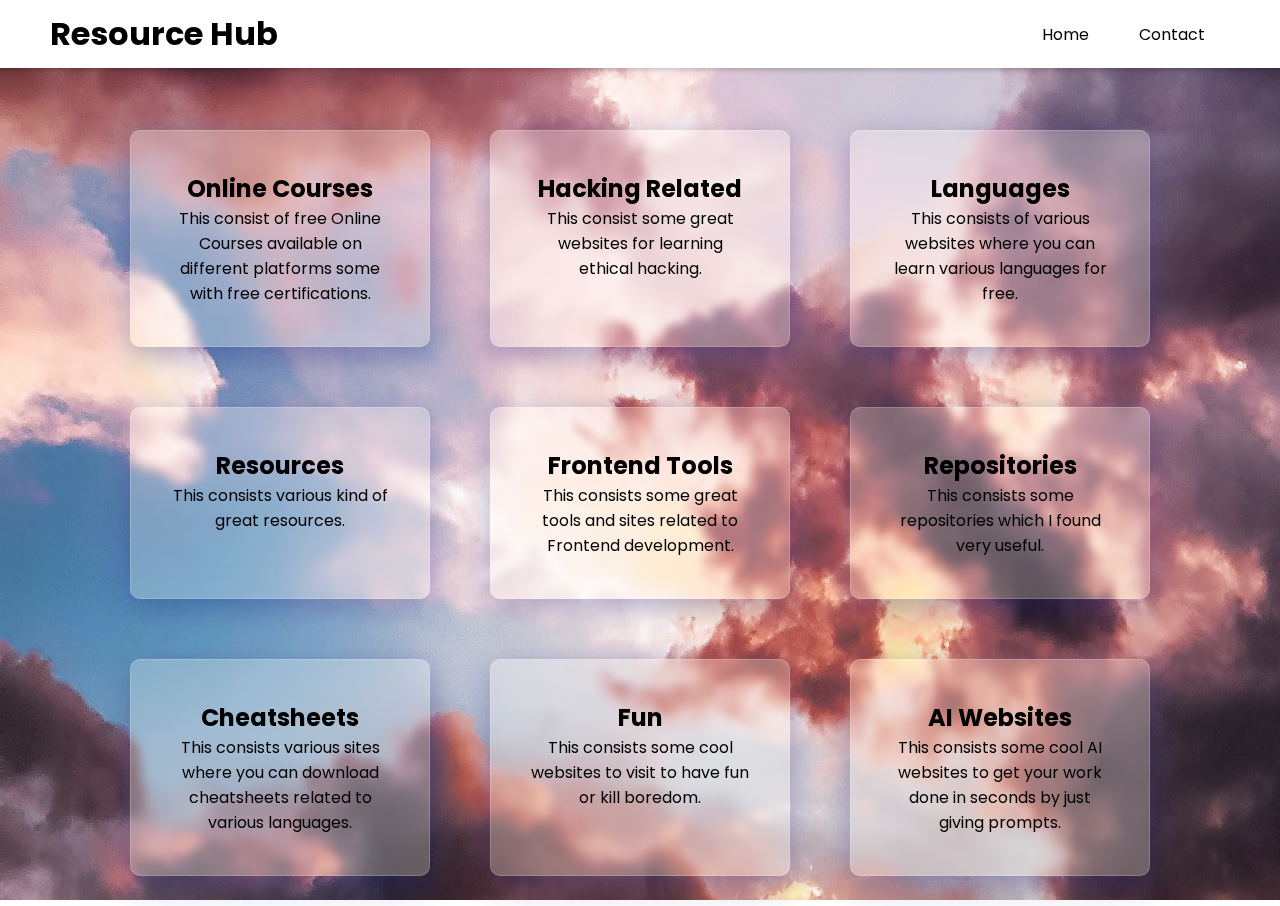
==== index.html @ f22ae675 "Add files via upload" ====
<!DOCTYPE html>
<html>
<head>
  <meta charset="UTF-8">
  <meta name="viewport" content="width=device-width, initial-scale=1.0" />
  <title>Resources Hub</title>
  <link rel="icon" type="image/png" href="favicon.png">
  <link rel="stylesheet" type="text/css" href="index.css">
</head>
<body>
<div class="navbar">  
  <div class="logo">  
   <h1>Resource Hub</h1>  
  </div>  
  <div class="nav__links">  
   <a href="index.html" class="nav__link">Home</a>  
   <a href="under_development.html" class="nav__link">Contact</a>  
  </div>  
 </div>
<div class="main">
 <div class="container">
    <div class="card" >
	<a href="courses.html">
    <h2>Online Courses</h2>
      <p>This consist of free Online Courses available on different platforms some with free certifications.</p>
    </a>
	</div>
    <div class="card">
	<a href="hacking.html">
    <h2>Hacking Related</h2>
      <p>This consist some great websites for learning ethical hacking.</p>
	  </a>
    </div>
    <div class="card">
    <a href="languages.html">
	<h2>Languages</h2>
      <p>This consists of various websites where you can learn various languages for free.</p>
    </a>
	</div>
	 <div class="card">
    <a href="resources.html">
	<h2>Resources</h2>
      <p>This consists various kind of great resources.</p>
    </a>
	</div>
    <div class="card">
    <a href="frontend.html">
	<h2>Frontend Tools</h2>
      <p>This consists some great tools and sites related to Frontend development.</p>
    </a>
	</div>
    <div class="card">
    <a href="repo.html">
	<h2>Repositories</h2>
      <p>This consists some repositories which I found very useful.</p>
    </a>
	</div>
    <div class="card">
    <a href="cheatsheets.html">
	<h2>Cheatsheets</h2>
      <p>This consists various sites where you can download cheatsheets related to various languages.</p>
    </a>
	</div>
    <div class="card">
	<a href="fun.html">
    <h2>Fun</h2>
      <p>This consists some cool websites to visit to have fun or kill boredom.</p>
    </a>
	</div>
	<div class="card">
	<a href="ai.html">
    <h2>AI Websites</h2>
      <p>This consists some cool AI websites to get your work done in seconds by just giving prompts.</p>
    </a>
	</div>
	<!--<div class="card">
      <h2>Card 8</h2>
      <p>Lorem ipsum dolor sit amet, consectetur adipiscing elit.</p>
    </div>-->
  </div>
  </div> 
 <script src="main.js"></script>
 </body>
 </html>
---- index.css ----
@import url("https://fonts.googleapis.com/css2?family=Poppins:wght@500&display=swap");  
 * {  
  padding: 0;  
  margin: 0;  
  box-sizing: border-box;  
  font-family: "Poppins", sans-serif;  
 }  
 body {
  background-image: url("index.jpg");
  background-size: cover;
  background-attachment: fixed;
  scroll-behavior: smooth;  
 }  
 .navbar {  
  display: flex;  
  align-items: center;  
  justify-content: space-between;  
  padding: 10px 50px;  
  box-shadow: 0 1px 5px 1px rgba(0, 0, 0, 0.2);  
  width: 100vw;  
  position: fixed;  
  background-color: white;  
  transition: all 0.5s ease-in-out;  
  z-index: 1;
 }  
 .logo h1 {  
  cursor: pointer;  
 }  
 .nav__links {  
  display: flex;  
  align-items: center;  
  justify-content: center;  
 }  
 .nav__link {  
  margin: 0 10px;  
  color: black;  
  padding: 5px 15px;  
  border-radius: 100px;  
  transition: all 0.5s ease-in-out;  
  text-decoration: none;  
 }  
 .nav__link:hover{  
  background-color: black;  
  color: white;  
 }  
 .card:hover{
	 color:black;
	 background-color:white;
 }
 .section {  
  min-height: 100vh;  
  display: flex;  
  align-items: center;  
  justify-content: center;  
 }  
 .section:nth-child(odd) {  
  background-color: rgb(235, 235, 235);  
 }  
.container {
  display: flex;
  flex-wrap: wrap;
  justify-content: center;
}

.card {
  width: 300px;
  background-color: #f0f0f0;
  padding: 40px;
  margin: 30px;
  text-align: center;
  background: rgba( 255, 255, 255, 0.25 );
box-shadow: 0 8px 32px 0 rgba( 31, 38, 135, 0.37 );
backdrop-filter: blur( 4px );
-webkit-backdrop-filter: blur( 4px );
border-radius: 10px;
border: 1px solid rgba( 255, 255, 255, 0.18 );
}
.main {
	padding-top:100px
}
a{
		color:black;
		text-decoration:none;
		padding-bottom:2px;
	}
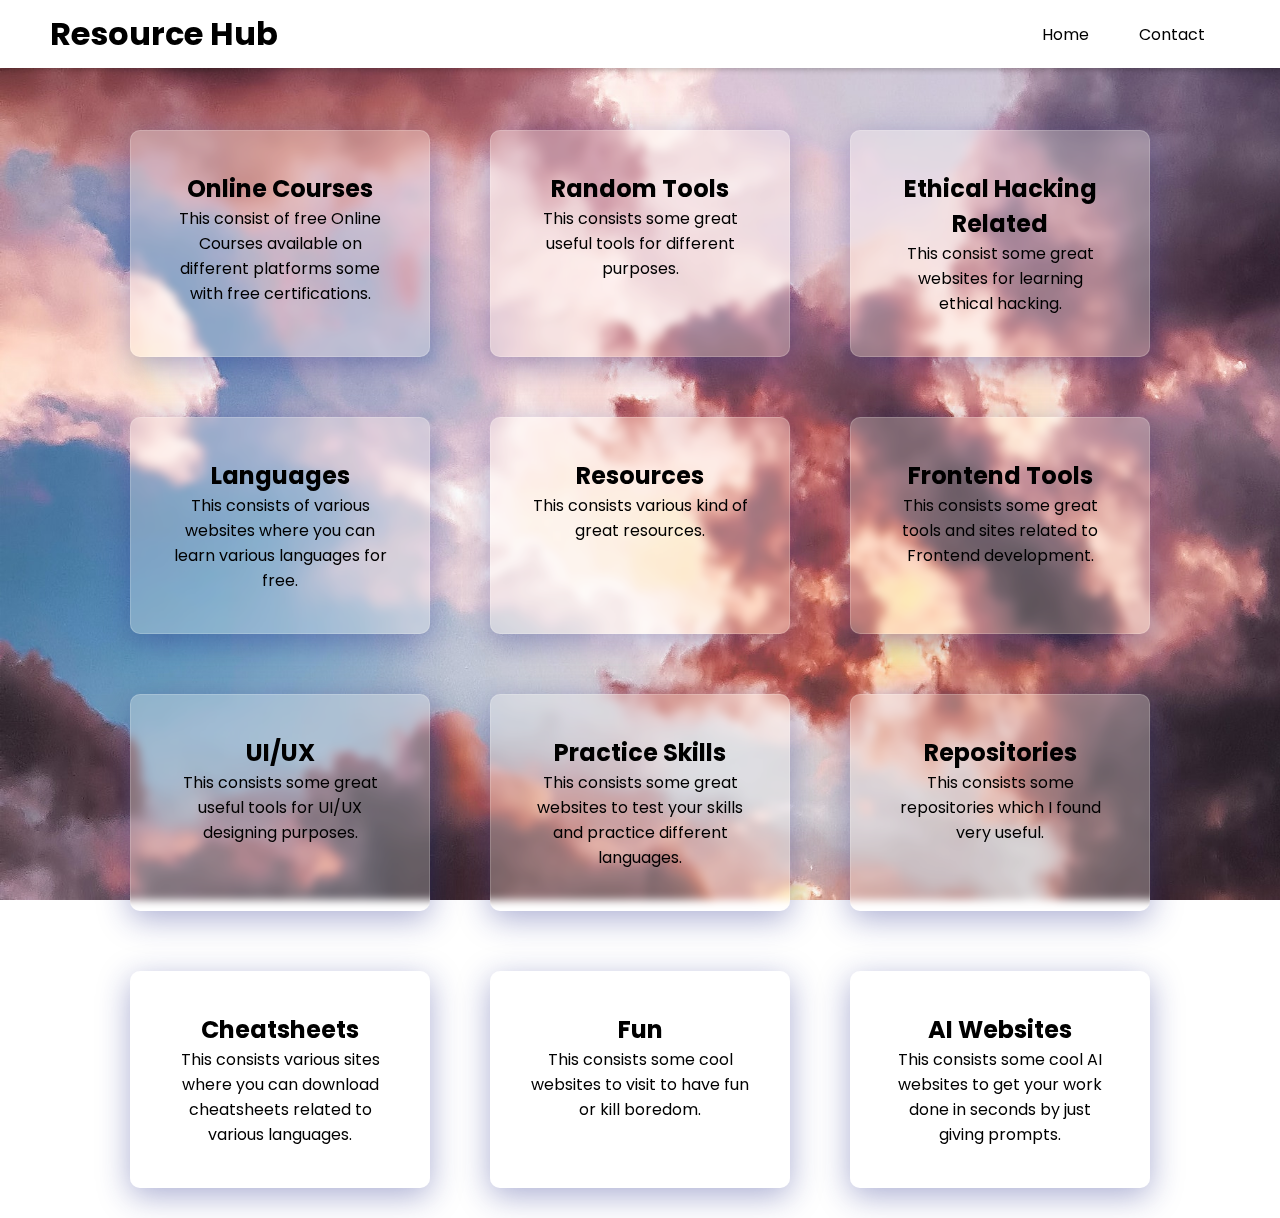
==== commit 7a7ac773: "Add files via upload" ====
--- a/index.html
+++ b/index.html
@@ -25,9 +25,15 @@
       <p>This consist of free Online Courses available on different platforms some with free certifications.</p>
     </a>
 	</div>
+	<div class="card">
+	<a href="tools.html">
+    <h2>Random Tools</h2>
+      <p>This consists some great useful tools for different purposes.</p>
+    </a>
+	</div>
     <div class="card">
 	<a href="hacking.html">
-    <h2>Hacking Related</h2>
+    <h2>Ethical Hacking Related</h2>
       <p>This consist some great websites for learning ethical hacking.</p>
 	  </a>
     </div>
@@ -47,6 +53,18 @@
     <a href="frontend.html">
 	<h2>Frontend Tools</h2>
       <p>This consists some great tools and sites related to Frontend development.</p>
+    </a>
+	</div>
+	<div class="card">
+	<a href="uiux.html">
+    <h2>UI/UX</h2>
+      <p>This consists some great useful tools for UI/UX designing purposes.</p>
+    </a>
+	</div>
+	<div class="card">
+	<a href="practicecoding.html">
+    <h2>Practice Skills</h2>
+      <p>This consists some great websites to test your skills and practice different languages.</p>
     </a>
 	</div>
     <div class="card">
@@ -73,7 +91,7 @@
       <p>This consists some cool AI websites to get your work done in seconds by just giving prompts.</p>
     </a>
 	</div>
-	<!--<div class="card">
+		<!--<div class="card">
       <h2>Card 8</h2>
       <p>Lorem ipsum dolor sit amet, consectetur adipiscing elit.</p>
     </div>-->
